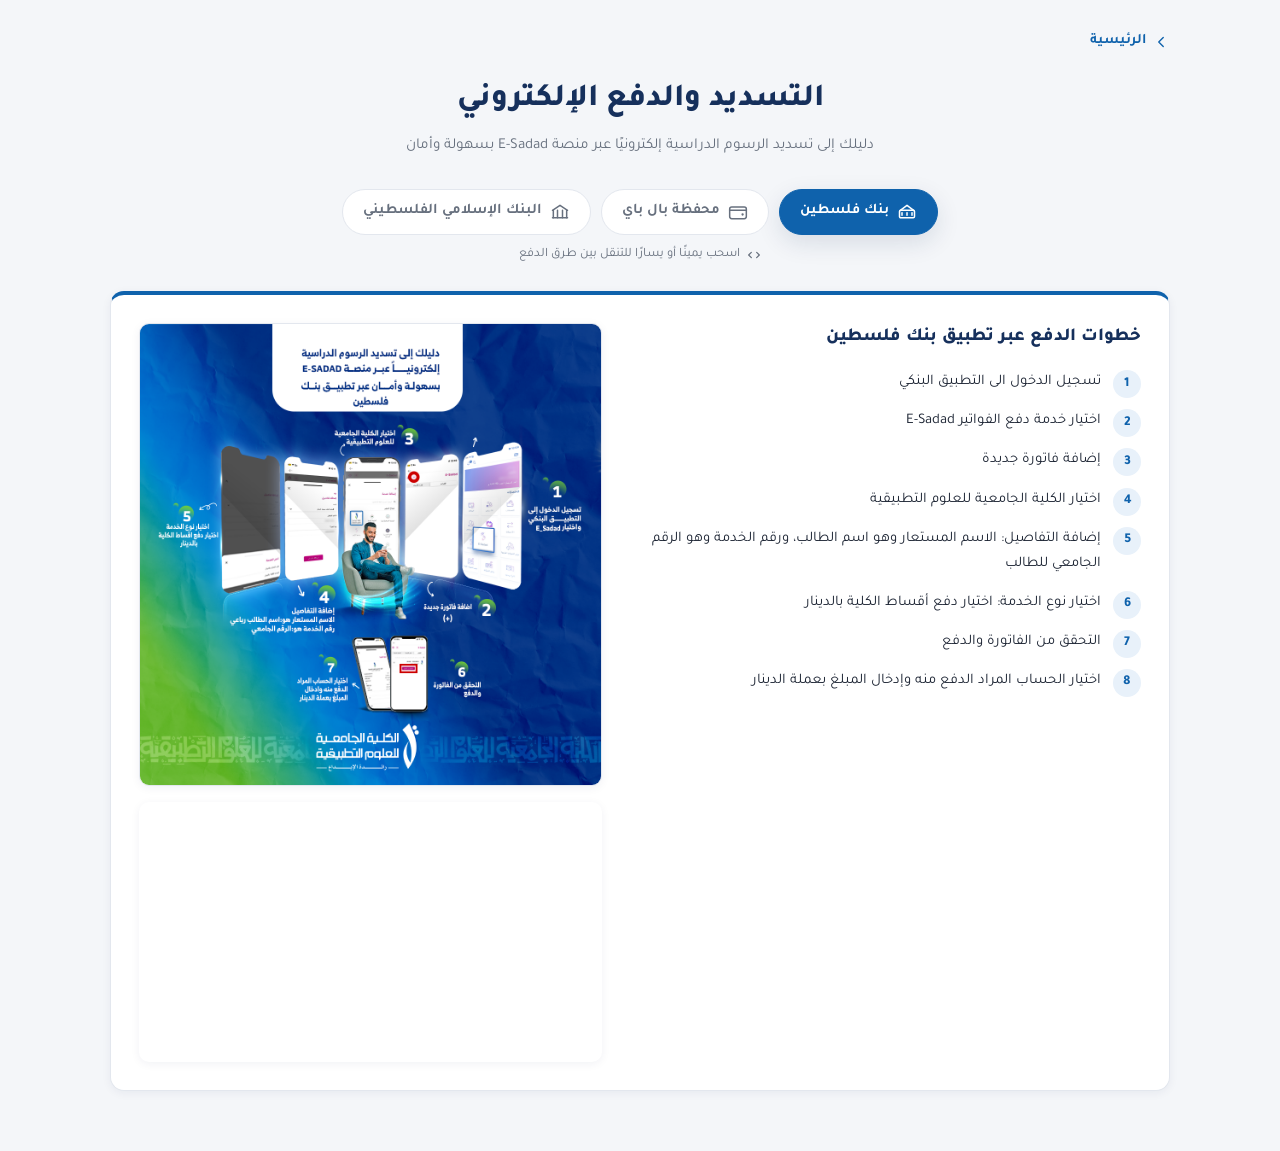
==== esdad.html @ 826e6ded "Add e-Sadad payment guide page and footer credit - New esdad.html: swipeable 3-tab guide (Bank of Pa" ====
<!DOCTYPE html>
<html lang="ar" dir="rtl">

<head>
  <meta charset="UTF-8" />
  <meta name="viewport" content="width=device-width, initial-scale=1.0" />
  <title>دليل التسديد والدفع الإلكتروني | الكلية الجامعية للعلوم التطبيقية</title>
  <link rel="preconnect" href="https://fonts.googleapis.com" />
  <link rel="preconnect" href="https://fonts.gstatic.com" crossorigin />
  <link href="https://fonts.googleapis.com/css2?family=Tajawal:wght@400;500;700;800&display=swap" rel="stylesheet" />
  <link rel="stylesheet" href="css/style.css" />
</head>

<body>

  <main class="esdad-main">

    <a class="esdad-back" href="index.html">
      <svg class="icon" viewBox="0 0 24 24" style="width:18px;height:18px">
        <polyline points="15 18 9 12 15 6" />
      </svg>
      الرئيسية
    </a>

    <header class="esdad-header">
      <h1>التسديد والدفع الإلكتروني</h1>
      <p>دليلك إلى تسديد الرسوم الدراسية إلكترونيًا عبر منصة E-Sadad بسهولة وأمان</p>
    </header>

    <div class="esdad-tabs" role="tablist">
      <button class="esdad-tab is-active" data-tab="bop" data-accent="blue" role="tab" aria-selected="true">
        <span class="esdad-tab__icon">
          <svg class="icon" viewBox="0 0 24 24">
            <rect x="3" y="10" width="18" height="9" rx="1.5" />
            <path d="M4 10 12 4l8 6" />
            <line x1="6" y1="13" x2="6" y2="16" />
            <line x1="12" y1="13" x2="12" y2="16" />
            <line x1="18" y1="13" x2="18" y2="16" />
          </svg>
        </span>
        بنك فلسطين
      </button>
      <button class="esdad-tab" data-tab="palpay" data-accent="green" role="tab" aria-selected="false">
        <span class="esdad-tab__icon">
          <svg class="icon" viewBox="0 0 24 24">
            <rect x="2" y="6" width="20" height="14" rx="2.5" />
            <path d="M2 10h20" />
            <circle cx="17.5" cy="15" r="1.4" fill="currentColor" stroke="none" />
          </svg>
        </span>
        محفظة بال باي
      </button>
      <button class="esdad-tab" data-tab="ibank" data-accent="orange" role="tab" aria-selected="false">
        <span class="esdad-tab__icon">
          <svg class="icon" viewBox="0 0 24 24">
            <path d="M3 10 12 4l9 6" />
            <path d="M4 10v9M9 10v9M15 10v9M20 10v9" />
            <line x1="3" y1="19" x2="21" y2="19" />
          </svg>
        </span>
        البنك الإسلامي الفلسطيني
      </button>
    </div>

    <p class="esdad-swipe-hint">
      <svg class="icon" viewBox="0 0 24 24" style="width:16px;height:16px">
        <path d="M8 8l-4 4 4 4M16 8l4 4-4 4" />
      </svg>
      اسحب يمينًا أو يسارًا للتنقل بين طرق الدفع
    </p>

    <section class="esdad-panels">

      <!-- بنك فلسطين -->
      <article class="esdad-panel is-active" data-panel="bop" data-accent="blue">
        <div class="esdad-panel__steps">
          <h2>خطوات الدفع عبر تطبيق بنك فلسطين</h2>
          <ol class="esdad-steps">
            <li>تسجيل الدخول الى التطبيق البنكي</li>
            <li>اختيار خدمة دفع الفواتير E-Sadad</li>
            <li>إضافة فاتورة جديدة</li>
            <li>اختيار الكلية الجامعية للعلوم التطبيقية</li>
            <li>إضافة التفاصيل: الاسم المستعار وهو اسم الطالب، ورقم الخدمة وهو الرقم الجامعي للطالب</li>
            <li>اختيار نوع الخدمة: اختيار دفع أقساط الكلية بالدينار</li>
            <li>التحقق من الفاتورة والدفع</li>
            <li>اختيار الحساب المراد الدفع منه وإدخال المبلغ بعملة الدينار</li>
          </ol>
        </div>
        <div class="esdad-panel__media">
          <img src="assets/images/payment/bank-of-palestine.png" alt="خطوات الدفع عبر تطبيق بنك فلسطين" loading="lazy" />
          <div class="esdad-video">
            <iframe src="https://www.youtube.com/embed/jpZ81fDHJz4" title="خطوات الدفع عبر تطبيق بنك فلسطين"
              loading="lazy" allow="accelerometer; autoplay; clipboard-write; encrypted-media; gyroscope; picture-in-picture"
              allowfullscreen></iframe>
          </div>
        </div>
      </article>

      <!-- محفظة بال باي -->
      <article class="esdad-panel" data-panel="palpay" data-accent="green">
        <div class="esdad-panel__steps">
          <h2>خطوات الدفع عبر محفظة بال باي</h2>
          <ol class="esdad-steps">
            <li>تسجيل الدخول الى المحفظة واختيار E-Sadad</li>
            <li>إضافة فاتورة / قسط / قرض جديد</li>
            <li>اختيار قطاع التعليم</li>
            <li>اختيار الكلية الجامعية للعلوم التطبيقية</li>
            <li>إدخال رقم الاشتراك وهو الرقم الجامعي، والاسم المستعار وهو اسم الطالب، ثم اختيار إضافة فاتورة</li>
            <li>اضغط "تم"، سوف تظهر الفاتورة بعد 24 ساعة</li>
            <li>بعد انتظار 24 ساعة نضغط على تسديد فاتورة / قسط / قرض</li>
            <li>من خانة تسديد فاتورة / قسط / قرض نضغط على الفاتورة التي تم إضافتها</li>
            <li>اختيار الحساب المراد الدفع منه، ثم إدخال المبلغ بعملة الدينار</li>
          </ol>
        </div>
        <div class="esdad-panel__media">
          <img src="assets/images/payment/palpay.png" alt="خطوات الدفع عبر محفظة بال باي" loading="lazy" />
          <div class="esdad-video">
            <iframe src="https://www.youtube.com/embed/4Poardqgwh0" title="خطوات الدفع عبر محفظة بال باي"
              loading="lazy" allow="accelerometer; autoplay; clipboard-write; encrypted-media; gyroscope; picture-in-picture"
              allowfullscreen></iframe>
          </div>
        </div>
      </article>

      <!-- البنك الإسلامي الفلسطيني -->
      <article class="esdad-panel" data-panel="ibank" data-accent="orange">
        <div class="esdad-panel__soon">
          <svg class="icon" viewBox="0 0 24 24" style="width:40px;height:40px">
            <circle cx="12" cy="12" r="9" />
            <line x1="12" y1="8" x2="12" y2="13" />
            <circle cx="12" cy="16.2" r="0.9" fill="currentColor" stroke="none" />
          </svg>
          <h2>الدليل قيد الإعداد</h2>
          <p>سيتم إضافة خطوات الدفع عبر البنك الإسلامي الفلسطيني قريبًا.</p>
        </div>
      </article>

    </section>

  </main>

  <script src="js/esdad.js"></script>
</body>

</html>
---- css/style.css ----
/* ===== UCAS Direct Links — shared styles ===== */

:root {
  --navy: #16305c;
  --navy-dark: #0e2145;
  --blue: #0f62ac;
  --blue-bg: #e8f1fa;
  --green: #66bd5d;
  --green-bg: #eef8ec;
  --orange: #e8792e;
  --orange-bg: #fdf1e6;
  --red: #e0483f;
  --red-bg: #fdeceb;
  --gray-disabled: #c3c8d1;
  --gray-disabled-bg: #eef0f3;
  --bg: #f4f6f9;
  --card-bg: #ffffff;
  --text: #1c2433;
  --muted: #67707e;
  --border: #e3e7ee;
  --radius: 14px;
  --radius-sm: 10px;
  --shadow: 0 2px 10px rgba(20, 40, 80, 0.06);
  --shadow-hover: 0 8px 24px rgba(20, 40, 80, 0.12);
  --max-width: 960px;
}

* {
  box-sizing: border-box;
}

html {
  scroll-behavior: smooth;
  direction: rtl;
}

body {
  margin: 0;
  background: var(--bg);
  color: var(--text);
  font-family: "Tajawal", "Segoe UI", Tahoma, Arial, sans-serif;
  line-height: 1.6;
  direction: rtl;
}

img {
  max-width: 100%;
  display: block;
}

a {
  color: inherit;
  text-decoration: none;
}

button {
  font-family: inherit;
}

ul {
  margin: 0;
  padding: 0;
  list-style: none;
}

.container {
  max-width: var(--max-width);
  margin: 0 auto;
  padding: 0 20px;
}

.icon {
  width: 26px;
  height: 26px;
  stroke: currentColor;
  fill: none;
  stroke-width: 1.8;
  stroke-linecap: round;
  stroke-linejoin: round;
}

.section {
  margin-top: 40px;
}

.section-title {
  font-size: 1.25rem;
  font-weight: 700;
  text-align: center;
  margin-bottom: 18px;
  color: var(--navy);
  position: relative;
  padding-bottom: 12px;
}

.section-title::after {
  content: "";
  position: absolute;
  bottom: 0;
  right: 50%;
  transform: translateX(50%);
  width: 56px;
  height: 4px;
  border-radius: 999px;
  background: linear-gradient(90deg, var(--blue), var(--green));
}

/* ===== Buttons ===== */

.btn {
  display: inline-flex;
  align-items: center;
  justify-content: center;
  gap: 6px;
  padding: 10px 18px;
  border-radius: 999px;
  font-weight: 600;
  font-size: 0.92rem;
  border: 1.5px solid transparent;
  cursor: pointer;
  transition: transform 0.15s ease, box-shadow 0.15s ease, opacity 0.15s ease;
  white-space: nowrap;
}

.btn:hover {
  transform: translateY(-1px);
}

.btn--outline {
  background: transparent;
}

.btn--disabled,
.btn[disabled] {
  background: var(--gray-disabled-bg) !important;
  color: #9aa1ac !important;
  border-color: var(--gray-disabled) !important;
  cursor: not-allowed;
  transform: none !important;
}

.btn--green {
  background: var(--green);
  color: #fff;
  border-color: var(--green);
}
.btn--green.btn--outline {
  background: transparent;
  color: var(--green);
}

.btn--blue {
  background: var(--blue);
  color: #fff;
  border-color: var(--blue);
}
.btn--blue.btn--outline {
  background: transparent;
  color: var(--blue);
}

.btn--orange {
  background: var(--orange);
  color: #fff;
  border-color: var(--orange);
}
.btn--orange.btn--outline {
  background: transparent;
  color: var(--orange);
}

/* ===== Header (index page) ===== */

.site-header {
  padding: 32px 0 26px;
  text-align: center;
  background: linear-gradient(135deg, var(--blue-bg) 0%, var(--bg) 45%, var(--green-bg) 100%);
  border-bottom: 1px solid var(--border);
}

.logo-wrap {
  display: flex;
  flex-direction: column;
  align-items: center;
  gap: 6px;
}

.logo-wrap img {
  height: 90px;
  width: auto;
  max-width: 100%;
  object-fit: contain;
}

.logo-fallback {
  height: 90px;
  min-width: 200px;
  display: flex;
  align-items: center;
  justify-content: center;
  border: 1.5px dashed var(--border);
  border-radius: var(--radius-sm);
  color: var(--muted);
  font-size: 0.75rem;
  padding: 0 10px;
}

.hero {
  text-align: center;
  margin-top: 22px;
}

.hero h1 {
  font-size: 2.5rem;
  font-weight: 800;
  color: var(--navy);
  margin: 0 auto;
  max-width: 720px;
  line-height: 1.3;
}

/* ===== Small service cards grid ===== */

.grid {
  display: flex;
  flex-wrap: wrap;
  justify-content: center;
  gap: 14px;
}

.grid--5 > * {
  flex: 0 0 calc((100% - 14px * 4) / 5);
}

.grid--4 > * {
  flex: 0 0 calc((100% - 14px * 3) / 4);
}

.grid--3 > * {
  flex: 0 0 calc((100% - 14px * 2) / 3);
}

.service-card {
  background: var(--card-bg);
  border: 1px solid var(--border);
  border-radius: var(--radius);
  padding: 18px 10px 14px;
  text-align: center;
  box-shadow: var(--shadow);
  transition: box-shadow 0.15s ease, transform 0.15s ease;
  display: flex;
  flex-direction: column;
  align-items: center;
  gap: 10px;
  cursor: pointer;
}

.service-card:hover {
  box-shadow: var(--shadow-hover);
  transform: translateY(-2px);
}

.service-card .icon-wrap {
  width: 56px;
  height: 56px;
  display: flex;
  align-items: center;
  justify-content: center;
  color: var(--blue);
}

.service-icon-img {
  width: 44px;
  height: 44px;
  object-fit: contain;
}

.service-card span.label {
  font-weight: 700;
  font-size: 0.88rem;
  color: var(--text);
}

.service-card span.desc {
  font-size: 0.76rem;
  color: var(--muted);
  line-height: 1.5;
  margin-top: -4px;
}

.chevron-circle {
  width: 28px;
  height: 28px;
  border-radius: 50%;
  border: 1.5px solid var(--border);
  background: var(--bg);
  display: flex;
  align-items: center;
  justify-content: center;
}

.chevron-circle .chevron {
  width: 14px;
  height: 14px;
  color: var(--muted);
}

/* ===== Degree selection cards ===== */

.degree-grid {
  display: flex;
  flex-wrap: wrap;
  gap: 16px;
}

.degree-grid > * {
  flex: 0 0 calc((100% - 16px * 2) / 3);
}

.degree-card {
  border-radius: var(--radius);
  padding: 18px 14px;
  text-align: center;
  border: 1.5px solid transparent;
  display: flex;
  flex-direction: column;
  align-items: center;
  gap: 8px;
}

.degree-card .icon-wrap {
  width: 76px;
  height: 76px;
  border-radius: 18px;
  display: flex;
  align-items: center;
  justify-content: center;
}

.degree-card .icon-wrap .icon {
  width: 40px;
  height: 40px;
}

.degree-card h3 {
  margin: 0;
  font-size: 1.4rem;
  font-weight: 800;
}

.degree-card__sub {
  font-size: 0.8rem;
  font-weight: 600;
}

.degree-card p {
  margin: 0 0 6px;
  font-size: 0.8rem;
  color: var(--muted);
}

.degree-card--orange {
  background: var(--orange-bg);
  border-color: #f5cfa9;
}
.degree-card--orange h3 {
  color: var(--orange);
}
.degree-card--orange .icon-wrap {
  background: #fbe0c4;
  color: var(--orange);
}

.degree-card--green {
  background: var(--green-bg);
  border-color: #a9e0c0;
}
.degree-card--green h3 {
  color: var(--green);
}
.degree-card--green .icon-wrap {
  background: #c7ecd8;
  color: var(--green);
}

.degree-card--blue {
  background: var(--blue-bg);
  border-color: #a9cdf5;
}
.degree-card--blue h3 {
  color: var(--blue);
}
.degree-card--blue .icon-wrap {
  background: #cfe2fa;
  color: var(--blue);
}

/* ===== Help cards ===== */

.help-card {
  background: var(--card-bg);
  border: 1px solid var(--border);
  border-radius: var(--radius);
  padding: 16px;
  display: flex;
  align-items: center;
  gap: 12px;
  box-shadow: var(--shadow);
}

.help-card .icon-wrap {
  width: 44px;
  height: 44px;
  border-radius: 50%;
  display: flex;
  align-items: center;
  justify-content: center;
  flex-shrink: 0;
}

.help-card.whatsapp .icon-wrap {
  background: #e3f8ea;
  color: #25d366;
}
.help-card.telegram .icon-wrap {
  background: #e5f3fb;
  color: #29a9eb;
}
.help-card.support .icon-wrap {
  background: var(--blue-bg);
  color: var(--blue);
}

.help-card span.label {
  font-weight: 700;
  font-size: 0.9rem;
}

/* ===== تابع UCAS ===== */

.social-grid {
  display: flex;
  flex-wrap: wrap;
  gap: 12px;
}

.social-grid--wide > * {
  flex: 0 0 calc((100% - 12px * 3) / 4);
}

.social-item {
  background: var(--card-bg);
  border: 1px solid var(--border);
  border-radius: var(--radius-sm);
  padding: 12px;
  display: flex;
  align-items: center;
  gap: 8px;
  font-size: 0.82rem;
  font-weight: 600;
  transition: box-shadow 0.15s ease, transform 0.15s ease, border-color 0.15s ease;
}

.social-item:hover {
  box-shadow: var(--shadow-hover);
  transform: translateY(-2px);
}

.social-item .icon {
  width: 20px;
  height: 20px;
}

.social-item.news .icon { color: var(--navy); }
.social-item.facebook .icon { color: #1877f2; }
.social-item.instagram .icon { color: #d6249f; }
.social-item.linkedin .icon { color: #0a66c2; }
.social-item.youtube .icon { color: #ff0000; }
.social-item.whatsapp .icon { color: #25d366; }
.social-item.telegram .icon { color: #29a9eb; }

/* ===== Branches ===== */

.branch-card {
  background: var(--card-bg);
  border: 1px solid var(--border);
  border-radius: var(--radius);
  box-shadow: var(--shadow);
  display: flex;
  flex-direction: column;
  overflow: hidden;
}

.branch-card__link {
  flex: 1;
  padding: 16px;
  text-align: center;
  display: flex;
  flex-direction: column;
  align-items: center;
  justify-content: center;
  gap: 8px;
}

.branch-card .icon-wrap {
  width: 40px;
  height: 40px;
  border-radius: 10px;
  background: var(--blue-bg);
  color: var(--blue);
  display: flex;
  align-items: center;
  justify-content: center;
}

.branch-card .branch-city {
  font-weight: 800;
  font-size: 0.95rem;
  color: var(--navy);
}

.branch-card .branch-desc {
  font-weight: 500;
  font-size: 0.78rem;
  color: var(--muted);
}

.branch-phone {
  display: flex;
  align-items: center;
  justify-content: center;
  gap: 6px;
  padding: 10px 12px;
  border-top: 1px solid var(--border);
  background: var(--bg);
  font-weight: 700;
  font-size: 0.85rem;
  color: var(--blue);
  direction: ltr;
}

.branch-phone .icon {
  width: 16px;
  height: 16px;
}

.map-link {
  display: block;
  text-align: center;
  margin-top: 14px;
  font-weight: 700;
  color: var(--blue);
  font-size: 0.9rem;
}

/* ===== Help note ===== */

.help-note {
  text-align: center;
  background: var(--blue-bg);
  border: 1px solid #cfe0f2;
  border-radius: var(--radius);
  padding: 16px 20px;
}

.help-note p {
  margin: 0 0 4px;
  font-size: 0.88rem;
  font-weight: 600;
  color: var(--text);
}

.help-note a {
  font-weight: 700;
  color: var(--blue);
  font-size: 0.88rem;
}

/* ===== Bottom bar ===== */

.bottom-bar {
  margin: 40px auto 24px;
  padding: 0 20px;
  max-width: var(--max-width);
}

.bottom-bar .container {
  max-width: none;
  margin: 0;
  background: var(--navy-dark);
  color: #fff;
  border-radius: 24px;
  display: flex;
  align-items: center;
  justify-content: space-between;
  padding: 20px 28px;
  flex-wrap: wrap;
  gap: 14px;
}

.bottom-bar__brand {
  flex-shrink: 0;
}

.bottom-bar__logo {
  height: 46px;
  width: auto;
  object-fit: contain;
}

.bottom-bar__copyright {
  display: flex;
  flex-direction: column;
  align-items: center;
  text-align: center;
  gap: 2px;
  font-size: 0.8rem;
  color: #cdd6e6;
}

.bottom-bar__credit {
  font-size: 0.68rem;
  color: #7f8ba8;
  margin-top: 2px;
}

.bottom-bar__tagline {
  color: var(--green);
  font-weight: 800;
  font-size: 1rem;
  white-space: nowrap;
}

.bottom-bar .copyright {
  font-size: 0.8rem;
  color: #cdd6e6;
}

/* ===== Majors page (majors.html) ===== */

.majors-main {
  max-width: 1100px;
  margin: 0 auto;
  padding: 30px 20px 60px;
}

.page-title {
  text-align: center;
  font-size: 1.8rem;
  font-weight: 800;
  color: var(--navy);
  margin-bottom: 34px;
}

.dean-section {
  margin-bottom: 40px;
}

.dean-title {
  font-size: 1.3rem;
  font-weight: 800;
  color: var(--accent, var(--navy));
  border-inline-start: 5px solid var(--accent, var(--navy));
  padding-inline-start: 12px;
  margin-bottom: 20px;
}

.department-block {
  margin-bottom: 26px;
}

.department-title {
  font-size: 1.05rem;
  font-weight: 700;
  color: var(--muted);
  margin-bottom: 14px;
  padding-inline-start: 4px;
}

.majors-list {
  display: flex;
  flex-direction: column;
  gap: 14px;
}

.major-card {
  display: flex;
  align-items: center;
  gap: 18px;
  background: var(--card-bg);
  border: 1.5px solid var(--border);
  border-radius: var(--radius);
  padding: 16px 20px;
  box-shadow: var(--shadow);
  flex-wrap: wrap;
}

.major-card .icon-wrap {
  width: 52px;
  height: 52px;
  border-radius: 14px;
  display: flex;
  align-items: center;
  justify-content: center;
  flex-shrink: 0;
}

.major-card .icon-wrap .icon {
  width: 26px;
  height: 26px;
}

.major-card__body {
  flex: 1 1 260px;
  min-width: 0;
}

.major-card__badge {
  display: inline-block;
  font-size: 0.72rem;
  font-weight: 800;
  padding: 3px 12px;
  border-radius: 999px;
  color: #fff;
  margin-bottom: 6px;
}

.major-card__title {
  margin: 0 0 8px;
  font-size: 1.05rem;
  font-weight: 800;
  color: var(--text);
}

.major-card__pills {
  display: flex;
  gap: 8px;
  flex-wrap: wrap;
}

.pill {
  background: var(--bg);
  border: 1px solid var(--border);
  border-radius: 999px;
  padding: 5px 12px;
  font-size: 0.8rem;
  font-weight: 700;
  color: var(--muted);
}

.major-card__action {
  display: flex;
  align-items: center;
  gap: 10px;
  flex-shrink: 0;
  margin-inline-start: auto;
}

.badge--closed {
  background: var(--red-bg);
  color: var(--red);
  font-weight: 800;
  font-size: 0.78rem;
  padding: 7px 14px;
  border-radius: 999px;
  white-space: nowrap;
}

.major-card--bachelor .icon-wrap { background: var(--green-bg); color: var(--green); }
.major-card--bachelor .major-card__badge { background: var(--green); }

.major-card--diploma .icon-wrap { background: var(--blue-bg); color: var(--blue); }
.major-card--diploma .major-card__badge { background: var(--blue); }

.major-card--vocational .icon-wrap { background: var(--orange-bg); color: var(--orange); }
.major-card--vocational .major-card__badge { background: var(--orange); }

.major-card.is-closed {
  opacity: 0.85;
}

.state-message {
  text-align: center;
  padding: 60px 20px;
  color: var(--muted);
  font-weight: 600;
}

.state-message.error {
  color: var(--red);
}

/* ===== Responsive ===== */

@media (max-width: 720px) {
  .grid--5 > *,
  .grid--4 > * {
    flex: 0 0 calc((100% - 14px) / 2);
  }
  .degree-grid > * {
    flex: 0 0 100%;
  }
  .social-grid--wide > * {
    flex: 0 0 calc((100% - 12px) / 2);
  }
  .grid--3 > * {
    flex: 0 0 100%;
  }
  .major-card {
    flex-direction: column;
    align-items: stretch;
    text-align: center;
  }
  .major-card .icon-wrap {
    margin: 0 auto;
  }
  .major-card__body {
    flex: 1 1 auto;
  }
  .major-card__pills {
    justify-content: center;
  }
  .major-card__action {
    margin-inline-start: 0;
    justify-content: center;
  }
}

/* ===== Esdad payment guide page ===== */

.esdad-main {
  max-width: 1100px;
  margin: 0 auto;
  padding: 30px 20px 60px;
}

.esdad-back {
  display: inline-flex;
  align-items: center;
  gap: 6px;
  color: var(--blue);
  font-weight: 700;
  font-size: 0.9rem;
  margin-bottom: 22px;
}

.esdad-header {
  text-align: center;
  margin-bottom: 30px;
}

.esdad-header h1 {
  font-size: 2rem;
  font-weight: 800;
  color: var(--navy);
  margin: 0 0 8px;
}

.esdad-header p {
  color: var(--muted);
  font-size: 0.95rem;
  margin: 0;
}

.esdad-tabs {
  display: flex;
  gap: 10px;
  justify-content: center;
  flex-wrap: wrap;
  margin-bottom: 10px;
}

.esdad-tab {
  display: flex;
  align-items: center;
  gap: 8px;
  padding: 12px 20px;
  border-radius: 999px;
  border: 1.5px solid var(--border);
  background: #fff;
  font-family: inherit;
  font-weight: 700;
  font-size: 0.92rem;
  color: var(--muted);
  cursor: pointer;
  transition: background 0.2s ease, color 0.2s ease, border-color 0.2s ease, box-shadow 0.2s ease, transform 0.15s ease;
}

.esdad-tab:hover {
  transform: translateY(-1px);
  box-shadow: var(--shadow);
}

.esdad-tab__icon {
  display: flex;
  width: 20px;
  height: 20px;
}

.esdad-tab__icon .icon {
  width: 20px;
  height: 20px;
}

.esdad-tab.is-active[data-accent="blue"] {
  background: var(--blue);
  border-color: var(--blue);
  color: #fff;
  box-shadow: var(--shadow-hover);
}

.esdad-tab.is-active[data-accent="green"] {
  background: var(--green);
  border-color: var(--green);
  color: #fff;
  box-shadow: var(--shadow-hover);
}

.esdad-tab.is-active[data-accent="orange"] {
  background: var(--orange);
  border-color: var(--orange);
  color: #fff;
  box-shadow: var(--shadow-hover);
}

.esdad-swipe-hint {
  text-align: center;
  color: var(--muted);
  font-size: 0.8rem;
  display: flex;
  align-items: center;
  justify-content: center;
  gap: 6px;
  margin: 6px 0 26px;
}

.esdad-panels {
  position: relative;
}

.esdad-panel {
  display: none;
  background: #fff;
  border: 1px solid var(--border);
  border-top: 4px solid transparent;
  border-radius: var(--radius);
  box-shadow: var(--shadow);
  padding: 28px;
}

.esdad-panel.is-active {
  display: grid;
  grid-template-columns: 1.1fr 1fr;
  gap: 30px;
  animation: esdad-fade 0.25s ease;
}

@keyframes esdad-fade {
  from {
    opacity: 0;
    transform: translateY(6px);
  }
  to {
    opacity: 1;
    transform: translateY(0);
  }
}

.esdad-panel[data-accent="blue"] {
  border-top-color: var(--blue);
}

.esdad-panel[data-accent="green"] {
  border-top-color: var(--green);
}

.esdad-panel[data-accent="orange"] {
  border-top-color: var(--orange);
}

.esdad-panel__steps h2 {
  font-size: 1.15rem;
  font-weight: 800;
  color: var(--navy);
  margin: 0 0 18px;
}

.esdad-steps {
  list-style: none;
  margin: 0;
  padding: 0;
  display: flex;
  flex-direction: column;
  gap: 14px;
  counter-reset: esdad-step;
}

.esdad-steps li {
  position: relative;
  padding-inline-start: 40px;
  font-size: 0.92rem;
  line-height: 1.7;
  color: var(--text);
  counter-increment: esdad-step;
}

.esdad-steps li::before {
  content: counter(esdad-step);
  position: absolute;
  inset-inline-start: 0;
  top: 0;
  width: 28px;
  height: 28px;
  border-radius: 50%;
  background: var(--blue-bg);
  color: var(--blue);
  font-weight: 800;
  font-size: 0.85rem;
  display: flex;
  align-items: center;
  justify-content: center;
  flex-shrink: 0;
}

.esdad-panel[data-accent="green"] .esdad-steps li::before {
  background: var(--green-bg);
  color: var(--green);
}

.esdad-panel[data-accent="orange"] .esdad-steps li::before {
  background: var(--orange-bg);
  color: var(--orange);
}

.esdad-panel__media {
  display: flex;
  flex-direction: column;
  gap: 16px;
}

.esdad-panel__media img {
  width: 100%;
  border-radius: var(--radius-sm);
  border: 1px solid var(--border);
  box-shadow: var(--shadow);
}

.esdad-video {
  position: relative;
  padding-top: 56.25%;
  border-radius: var(--radius-sm);
  overflow: hidden;
  box-shadow: var(--shadow);
}

.esdad-video iframe {
  position: absolute;
  inset: 0;
  width: 100%;
  height: 100%;
  border: 0;
}

.esdad-panel__soon {
  grid-column: 1 / -1;
  text-align: center;
  padding: 50px 20px;
  color: var(--muted);
}

.esdad-panel__soon .icon {
  color: var(--orange);
  margin-bottom: 10px;
}

.esdad-panel__soon h2 {
  font-size: 1.2rem;
  color: var(--navy);
  margin: 6px 0;
}

.esdad-panel__soon p {
  margin: 0;
  font-size: 0.9rem;
}

@media (max-width: 860px) {
  .esdad-panel.is-active {
    grid-template-columns: 1fr;
  }
}

@media (max-width: 720px) {
  .esdad-tab {
    padding: 10px 14px;
    font-size: 0.85rem;
  }
  .esdad-panel {
    padding: 20px;
  }
}
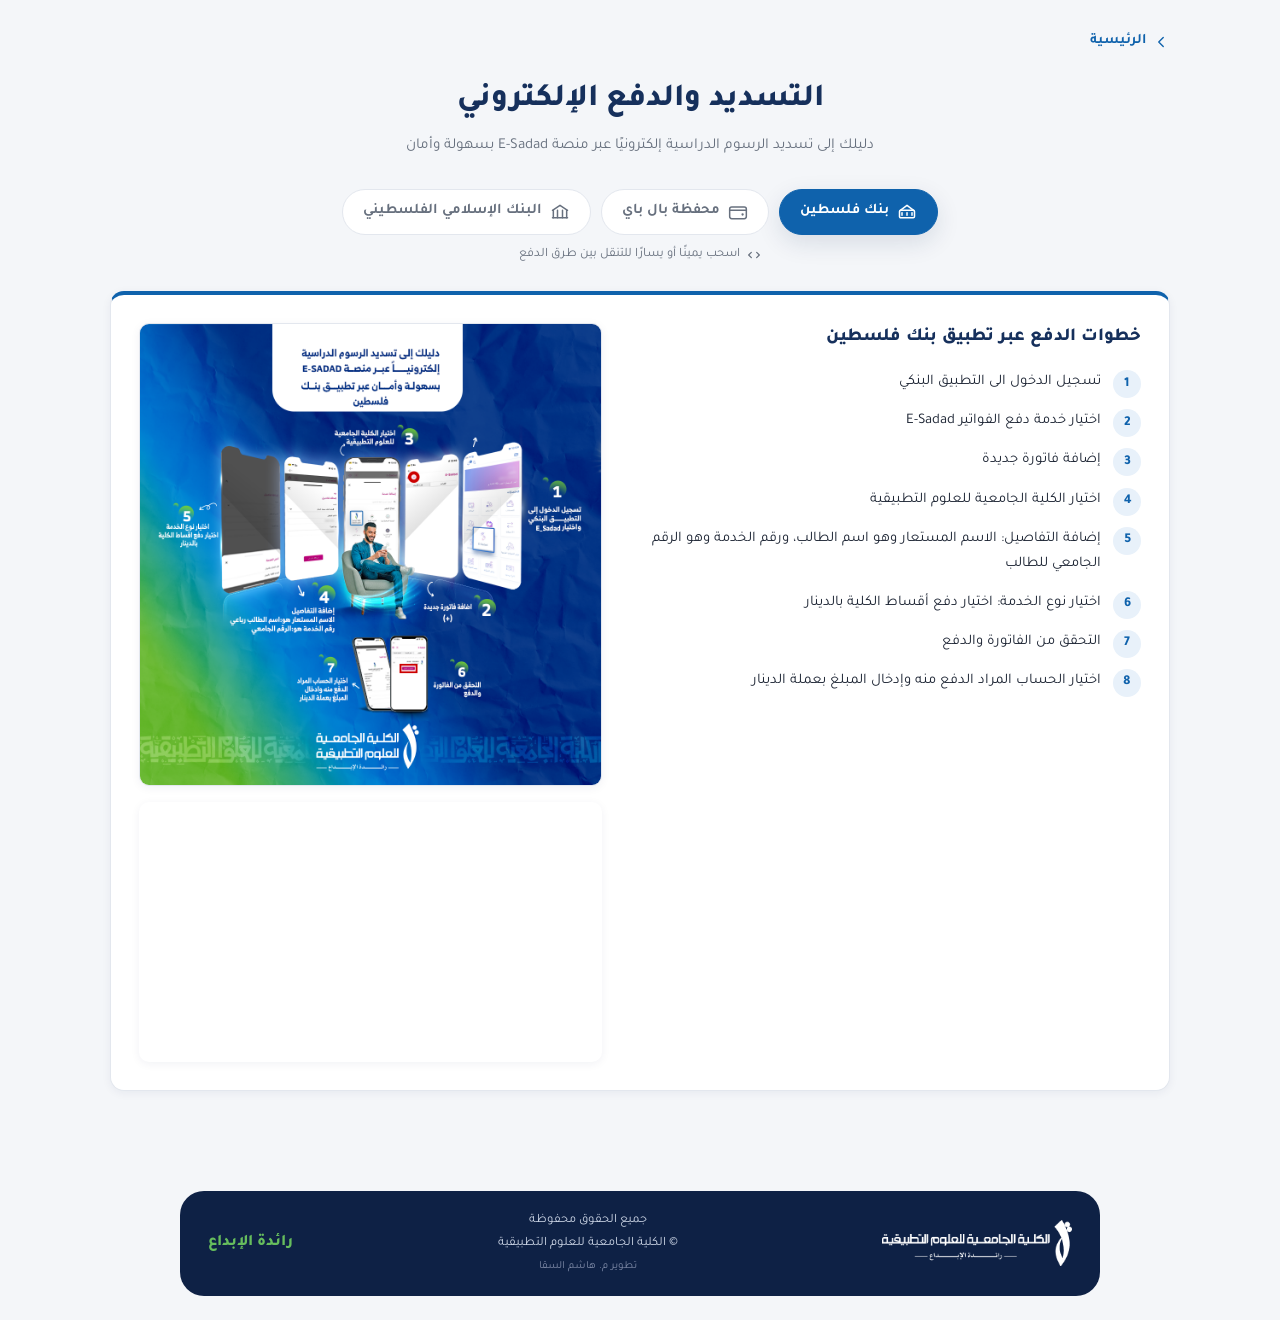
==== commit 36852134: "Add shared footer to majors.html and esdad.html" ====
--- a/esdad.html
+++ b/esdad.html
@@ -139,6 +139,23 @@
 
   </main>
 
+  <footer class="bottom-bar">
+    <div class="container">
+      <div class="bottom-bar__brand">
+        <img class="bottom-bar__logo" src="assets/images/ucas_white_logo.png" alt="شعار الكلية الجامعية للعلوم التطبيقية"
+          onerror="this.replaceWith(Object.assign(document.createElement('div'),{className:'logo-fallback',textContent:'شعار UCAS'}))" />
+      </div>
+
+      <div class="bottom-bar__copyright">
+        <span>جميع الحقوق محفوظة</span>
+        <span>© الكلية الجامعية للعلوم التطبيقية</span>
+        <span class="bottom-bar__credit">تطوير م. هاشم السقا</span>
+      </div>
+
+      <span class="bottom-bar__tagline">رائدة الإبداع</span>
+    </div>
+  </footer>
+
   <script src="js/esdad.js"></script>
 </body>
 
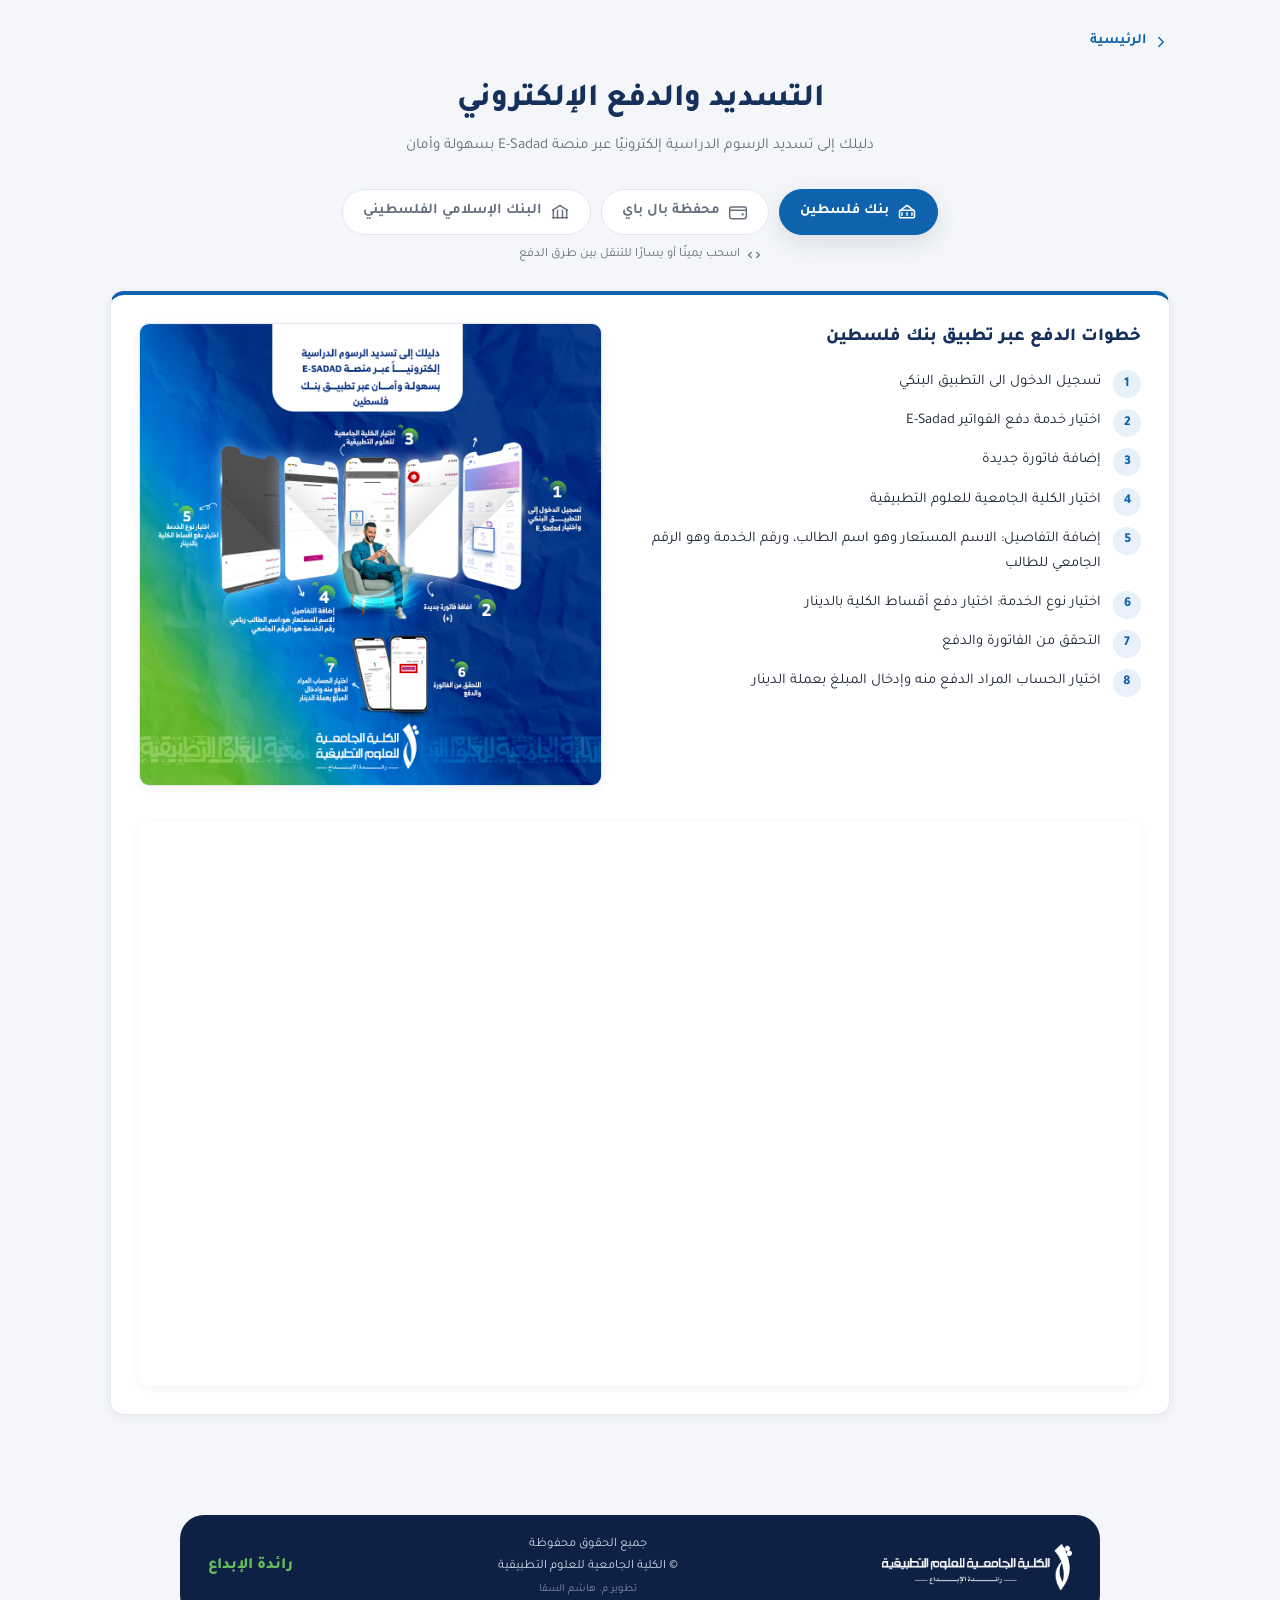
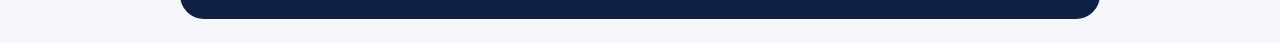
==== commit f820d079: "Full-width video embeds on esdad page, fix backwards back-arrow icon" ====
--- a/esdad.html
+++ b/esdad.html
@@ -17,7 +17,7 @@
 
     <a class="esdad-back" href="index.html">
       <svg class="icon" viewBox="0 0 24 24" style="width:18px;height:18px">
-        <polyline points="15 18 9 12 15 6" />
+        <polyline points="9 18 15 12 9 6" />
       </svg>
       الرئيسية
     </a>
@@ -88,11 +88,11 @@
         </div>
         <div class="esdad-panel__media">
           <img src="assets/images/payment/bank-of-palestine.png" alt="خطوات الدفع عبر تطبيق بنك فلسطين" loading="lazy" />
-          <div class="esdad-video">
-            <iframe src="https://www.youtube.com/embed/jpZ81fDHJz4" title="خطوات الدفع عبر تطبيق بنك فلسطين"
-              loading="lazy" allow="accelerometer; autoplay; clipboard-write; encrypted-media; gyroscope; picture-in-picture"
-              allowfullscreen></iframe>
-          </div>
+        </div>
+        <div class="esdad-video esdad-video--full">
+          <iframe src="https://www.youtube.com/embed/jpZ81fDHJz4" title="خطوات الدفع عبر تطبيق بنك فلسطين"
+            loading="lazy" allow="accelerometer; autoplay; clipboard-write; encrypted-media; gyroscope; picture-in-picture"
+            allowfullscreen></iframe>
         </div>
       </article>
 
@@ -114,11 +114,11 @@
         </div>
         <div class="esdad-panel__media">
           <img src="assets/images/payment/palpay.png" alt="خطوات الدفع عبر محفظة بال باي" loading="lazy" />
-          <div class="esdad-video">
-            <iframe src="https://www.youtube.com/embed/4Poardqgwh0" title="خطوات الدفع عبر محفظة بال باي"
-              loading="lazy" allow="accelerometer; autoplay; clipboard-write; encrypted-media; gyroscope; picture-in-picture"
-              allowfullscreen></iframe>
-          </div>
+        </div>
+        <div class="esdad-video esdad-video--full">
+          <iframe src="https://www.youtube.com/embed/4Poardqgwh0" title="خطوات الدفع عبر محفظة بال باي"
+            loading="lazy" allow="accelerometer; autoplay; clipboard-write; encrypted-media; gyroscope; picture-in-picture"
+            allowfullscreen></iframe>
         </div>
       </article>
 
--- a/css/style.css
+++ b/css/style.css
@@ -1053,6 +1053,11 @@
   box-shadow: var(--shadow);
 }
 
+.esdad-video--full {
+  grid-column: 1 / -1;
+  margin-top: 6px;
+}
+
 .esdad-video iframe {
   position: absolute;
   inset: 0;
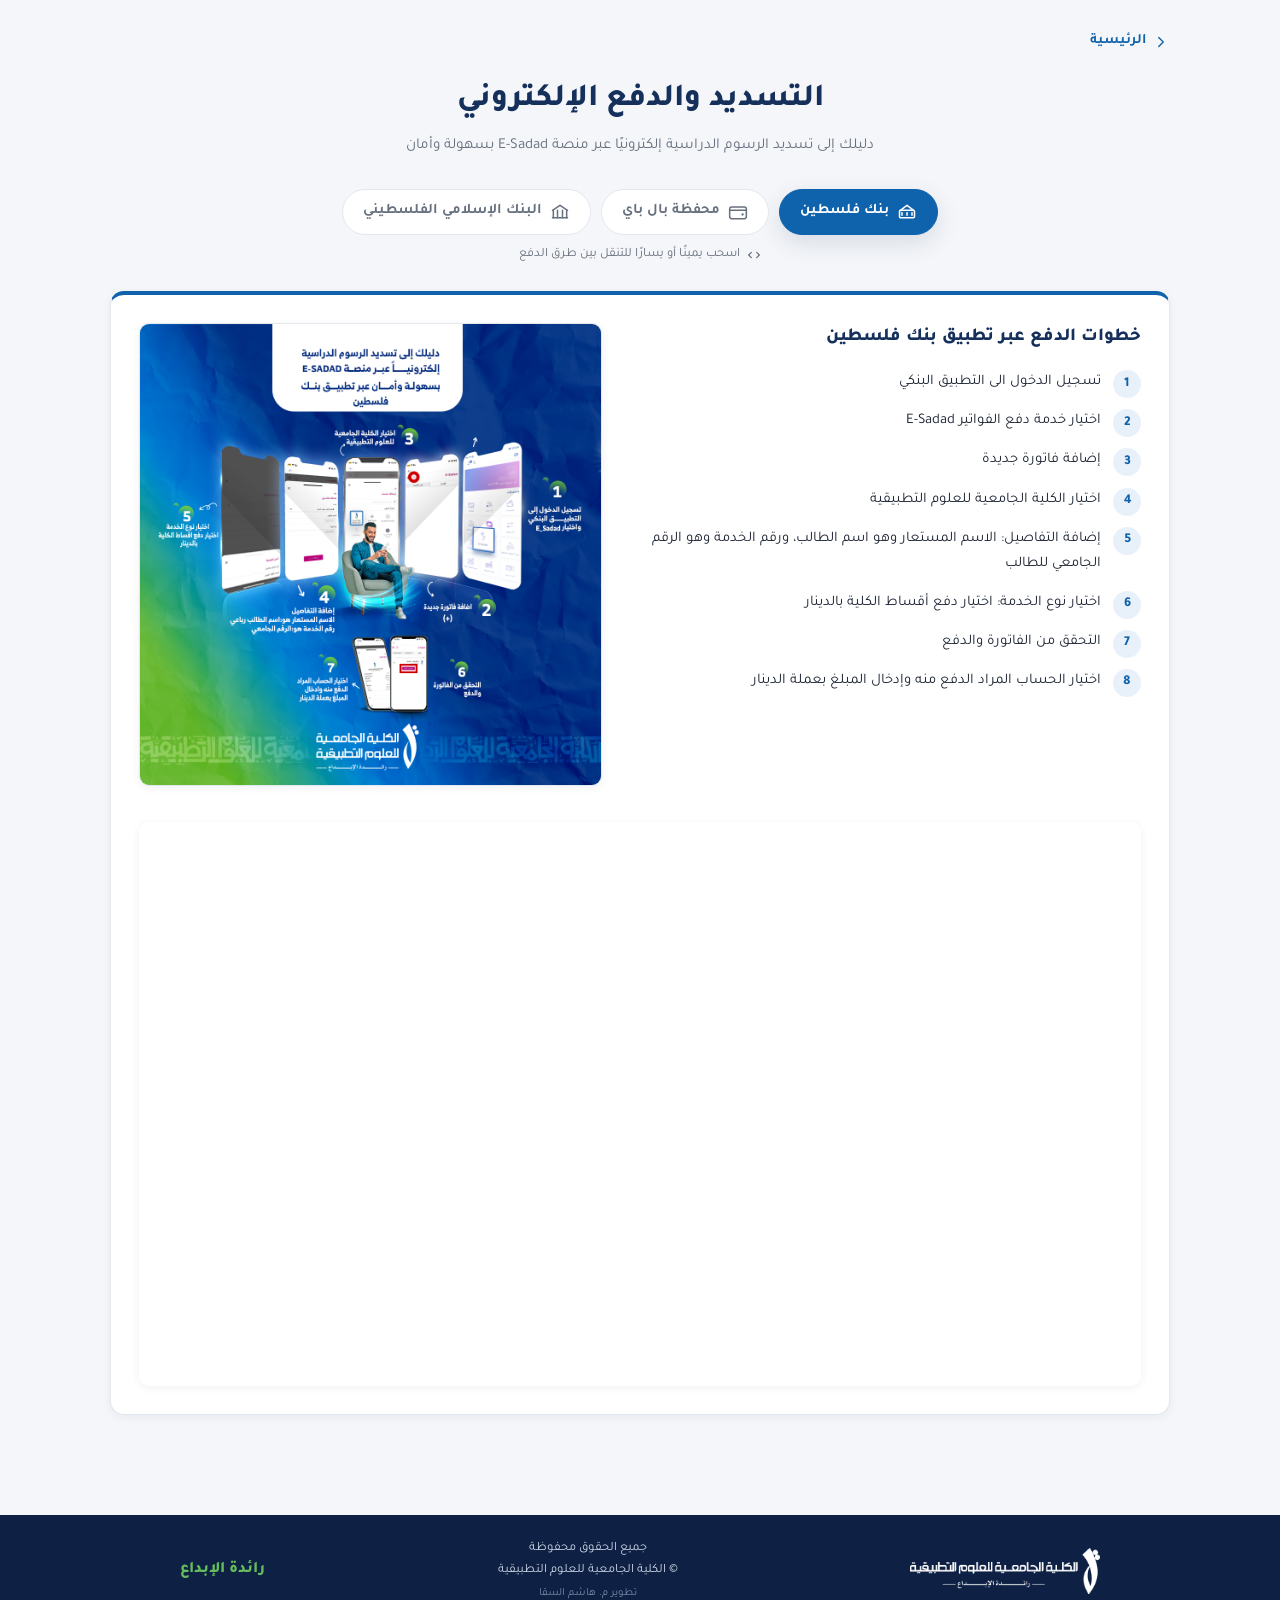
==== commit 47952a7b: "Full-width header/footer, clickable map-link button, strip TODO markers - Header and footer now span" ====
--- a/esdad.html
+++ b/esdad.html
@@ -140,7 +140,7 @@
   </main>
 
   <footer class="bottom-bar">
-    <div class="container">
+    <div class="bottom-bar__inner container">
       <div class="bottom-bar__brand">
         <img class="bottom-bar__logo" src="assets/images/ucas_white_logo.png" alt="شعار الكلية الجامعية للعلوم التطبيقية"
           onerror="this.replaceWith(Object.assign(document.createElement('div'),{className:'logo-fallback',textContent:'شعار UCAS'}))" />
--- a/css/style.css
+++ b/css/style.css
@@ -174,8 +174,18 @@
 .site-header {
   padding: 32px 0 26px;
   text-align: center;
-  background: linear-gradient(135deg, var(--blue-bg) 0%, var(--bg) 45%, var(--green-bg) 100%);
-  border-bottom: 1px solid var(--border);
+  background: linear-gradient(135deg, color-mix(in srgb, var(--blue) 20%, #fff) 0%, #fff 50%, color-mix(in srgb, var(--green) 20%, #fff) 100%);
+  box-shadow: 0 2px 14px rgba(15, 98, 172, 0.1);
+  position: relative;
+}
+
+.site-header::after {
+  content: "";
+  position: absolute;
+  inset-inline: 0;
+  bottom: 0;
+  height: 4px;
+  background: linear-gradient(90deg, var(--blue), var(--green));
 }
 
 .logo-wrap {
@@ -545,12 +555,26 @@
 }
 
 .map-link {
-  display: block;
-  text-align: center;
-  margin-top: 14px;
+  display: flex;
+  width: fit-content;
+  align-items: center;
+  gap: 8px;
+  margin: 18px auto 0;
+  padding: 12px 26px;
+  border-radius: 999px;
+  border: 1.5px solid var(--blue);
+  background: var(--blue-bg);
   font-weight: 700;
   color: var(--blue);
   font-size: 0.9rem;
+  transition: background 0.2s ease, box-shadow 0.2s ease, transform 0.15s ease;
+}
+
+.map-link:hover {
+  background: var(--blue);
+  color: #fff;
+  box-shadow: var(--shadow-hover);
+  transform: translateY(-1px);
 }
 
 /* ===== Help note ===== */
@@ -579,21 +603,16 @@
 /* ===== Bottom bar ===== */
 
 .bottom-bar {
-  margin: 40px auto 24px;
-  padding: 0 20px;
-  max-width: var(--max-width);
-}
-
-.bottom-bar .container {
-  max-width: none;
-  margin: 0;
+  margin-top: 40px;
+  padding: 24px 0;
   background: var(--navy-dark);
   color: #fff;
-  border-radius: 24px;
+}
+
+.bottom-bar__inner {
   display: flex;
   align-items: center;
   justify-content: space-between;
-  padding: 20px 28px;
   flex-wrap: wrap;
   gap: 14px;
 }
@@ -1103,4 +1122,7 @@
   .esdad-panel {
     padding: 20px;
   }
-}
+  .esdad-video--full {
+    padding-top: 100%;
+  }
+}
